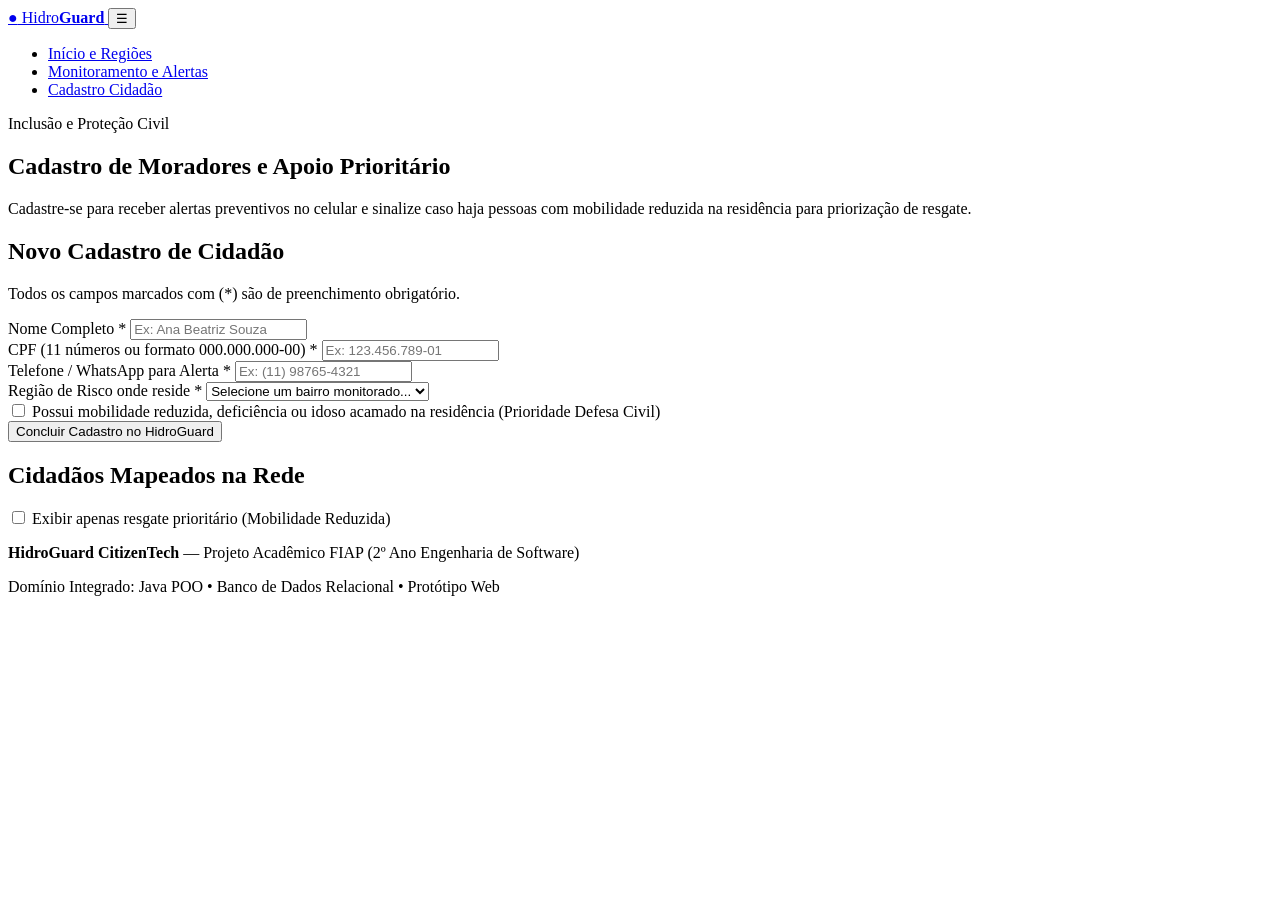
==== cadastro.html @ 7a5334d4 "Inclusão do cadatro.html" ====
<!DOCTYPE html>
<html lang="pt-BR">
<head>
    <meta charset="UTF-8">
    <meta name="viewport" content="width=device-width, initial-scale=1.0">
    <title>Cadastro Cidadão | HidroGuard CitizenTech</title>
    <link rel="stylesheet" href="style.css">
</head>
<body>
    <header class="cabecalho">
        <div class="container cabecalho-conteudo">
            <a href="index.html" class="logo" aria-label="Página inicial HidroGuard">
                <span class="logo-icone">&#9679;</span> Hidro<strong>Guard</strong>
            </a>
            <button id="btn-menu-mobile" class="btn-menu-mobile" aria-label="Abrir menu de navegação" aria-expanded="false">
                &#9776;
            </button>
            <nav id="nav-menu" class="navegacao" aria-label="Menu principal">
                <ul class="menu-lista">
                    <li><a href="index.html" class="menu-link">Início e Regiões</a></li>
                    <li><a href="monitoramento.html" class="menu-link">Monitoramento e Alertas</a></li>
                    <li><a href="cadastro.html" class="menu-link ativo">Cadastro Cidadão</a></li>
                </ul>
            </nav>
        </div>
    </header>

    <main>
        <section class="secao-topo">
            <div class="container">
                <span class="tag-destaque">Inclusão e Proteção Civil</span>
                <h1>Cadastro de Moradores e Apoio Prioritário</h1>
                <p>Cadastre-se para receber alertas preventivos no celular e sinalize caso haja pessoas com mobilidade reduzida na residência para priorização de resgate.</p>
            </div>
        </section>

        <section class="secao">
            <div class="container layout-duas-colunas">
                <article class="card card-formulario">
                    <h2>Novo Cadastro de Cidadão</h2>
                    <p class="texto-auxiliar">Todos os campos marcados com (*) são de preenchimento obrigatório.</p>

                    <div id="mensagem-geral-form" class="caixa-feedback oculto" role="alert" aria-live="polite"></div>

                    <form id="form-cidadao" novalidate>
                        <div class="grupo-campo">
                            <label for="nome-cidadao">Nome Completo *</label>
                            <input type="text" id="nome-cidadao" placeholder="Ex: Ana Beatriz Souza">
                            <span id="erro-nome" class="erro-campo"></span>
                        </div>

                        <div class="grupo-campo">
                            <label for="cpf-cidadao">CPF (11 números ou formato 000.000.000-00) *</label>
                            <input type="text" id="cpf-cidadao" placeholder="Ex: 123.456.789-01" maxlength="14">
                            <span id="erro-cpf" class="erro-campo"></span>
                        </div>

                        <div class="grupo-campo">
                            <label for="telefone-cidadao">Telefone / WhatsApp para Alerta *</label>
                            <input type="tel" id="telefone-cidadao" placeholder="Ex: (11) 98765-4321">
                            <span id="erro-telefone" class="erro-campo"></span>
                        </div>

                        <div class="grupo-campo">
                            <label for="regiao-cidadao">Região de Risco onde reside *</label>
                            <select id="regiao-cidadao">
                                <option value="">Selecione um bairro monitorado...</option>
                                <!-- Carregado dinamicamente pelo JS -->
                            </select>
                            <span id="erro-regiao" class="erro-campo"></span>
                        </div>

                        <div class="grupo-campo campo-checkbox">
                            <input type="checkbox" id="mobilidade-cidadao">
                            <label for="mobilidade-cidadao">
                                Possui mobilidade reduzida, deficiência ou idoso acamado na residência (Prioridade Defesa Civil)
                            </label>
                        </div>

                        <button type="submit" class="btn btn-primario btn-bloco">Concluir Cadastro no HidroGuard</button>
                    </form>
                </article>

                <section class="painel-cadastrados" aria-label="Lista de cidadãos cadastrados">
                    <div class="cabecalho-lista-cidadaos">
                        <h2>Cidadãos Mapeados na Rede</h2>
                        <div class="campo-checkbox filtro-check">
                            <input type="checkbox" id="filtro-prioritarios">
                            <label for="filtro-prioritarios">Exibir apenas resgate prioritário (Mobilidade Reduzida)</label>
                        </div>
                    </div>
                    <div id="lista-cidadaos-dom" class="lista-cidadaos">
                        <!-- Cidadãos renderizados via DOM pelo script.js -->
                    </div>
                </section>
            </div>
        </section>
    </main>

    <footer class="rodape">
        <div class="container rodape-conteudo">
            <p><strong>HidroGuard CitizenTech</strong> &mdash; Projeto Acadêmico FIAP (2º Ano Engenharia de Software)</p>
            <p>Domínio Integrado: Java POO &bull; Banco de Dados Relacional &bull; Protótipo Web</p>
        </div>
    </footer>

    <script src="script.js"></script>
</body>
</html>
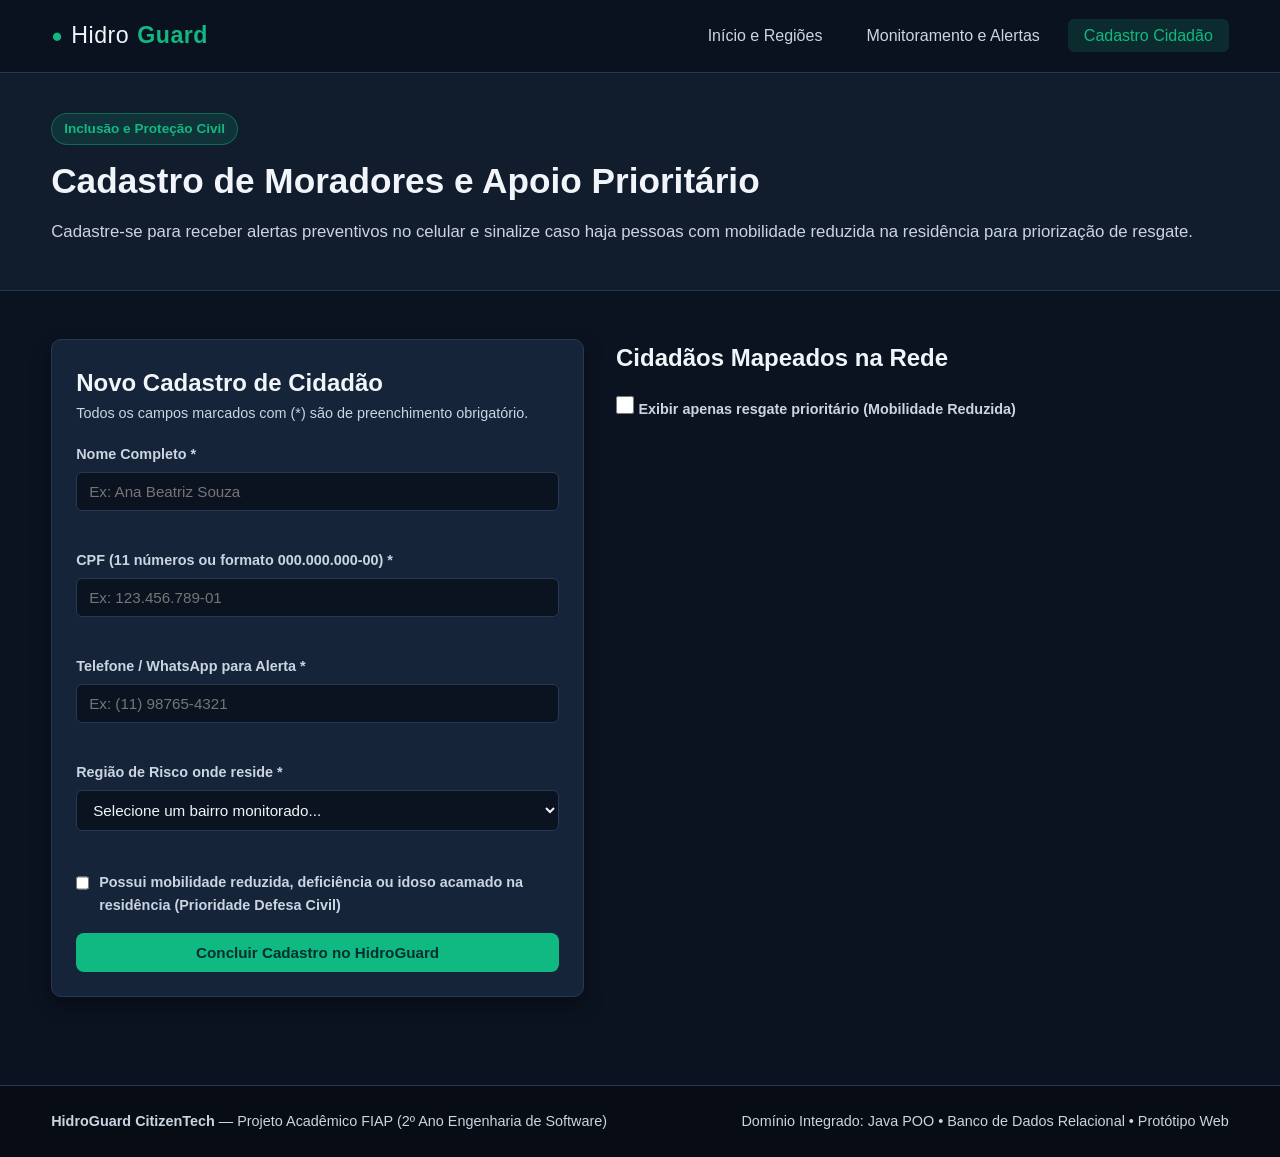
==== commit ee8df099: "Inclusão do style.css + leves inclusões de comentários" ====
--- a/cadastro.html
+++ b/cadastro.html
@@ -65,7 +65,7 @@
                             <label for="regiao-cidadao">Região de Risco onde reside *</label>
                             <select id="regiao-cidadao">
                                 <option value="">Selecione um bairro monitorado...</option>
-                                <!-- Carregado dinamicamente pelo JS -->
+                                <!-- Carregado dinamicamente -->
                             </select>
                             <span id="erro-regiao" class="erro-campo"></span>
                         </div>
@@ -90,7 +90,7 @@
                         </div>
                     </div>
                     <div id="lista-cidadaos-dom" class="lista-cidadaos">
-                        <!-- Cidadãos renderizados via DOM pelo script.js -->
+                        <!-- Cidadãos renderizados -->
                     </div>
                 </section>
             </div>
--- a/style.css
+++ b/style.css
@@ -0,0 +1,576 @@
+:root {
+    --cor-fundo: #0b1320;
+    --cor-fundo-secundario: #111c2d;
+    --cor-card: #16243a;
+    --cor-borda: #263854;
+    --cor-texto: #f1f5f9;
+    --cor-texto-suave: #cbd5e1;
+    --cor-primaria: #10b981;
+    --cor-primaria-hover: #059669;
+    --cor-emergencia: #ef4444;
+    --cor-alerta: #f59e0b;
+    --cor-atencao: #3b82f6;
+    --sombra-padrao: 0 8px 20px rgba(0, 0, 0, 0.35);
+    --raio-borda: 10px;
+}
+
+* {
+    margin: 0;
+    padding: 0;
+    box-sizing: border-box;
+}
+
+body {
+    font-family: 'Segoe UI', Roboto, Helvetica, Arial, sans-serif;
+    background-color: var(--cor-fundo);
+    color: var(--cor-texto);
+    line-height: 1.6;
+    display: flex;
+    flex-direction: column;
+    min-height: 100vh;
+}
+
+main {
+    flex: 1;
+}
+
+.container {
+    width: 92%;
+    max-width: 1180px;
+    margin: 0 auto;
+}
+
+/* ==================== CABEÇALHO E NAVEGAÇÃO ==================== */
+
+.cabecalho {
+    background-color: rgba(11, 19, 32, 0.96);
+    border-bottom: 1px solid var(--cor-borda);
+    position: sticky;
+    top: 0;
+    z-index: 100;
+}
+
+.cabecalho-conteudo {
+    display: flex;
+    align-items: center;
+    justify-content: space-between;
+    min-height: 72px;
+}
+
+.logo {
+    color: var(--cor-texto);
+    text-decoration: none;
+    font-size: 1.45rem;
+    letter-spacing: 0.5px;
+    display: flex;
+    align-items: center;
+    gap: 8px;
+}
+
+.logo-icone {
+    color: var(--cor-primaria);
+    font-size: 1.2rem;
+}
+
+.logo strong {
+    color: var(--cor-primaria);
+}
+
+.menu-lista {
+    list-style: none;
+    display: flex;
+    gap: 12px;
+}
+
+.menu-link {
+    color: var(--cor-texto-suave);
+    text-decoration: none;
+    padding: 8px 16px;
+    border-radius: 6px;
+    font-weight: 500;
+    transition: background-color 0.2s, color 0.2s;
+}
+
+.menu-link:hover,
+.menu-link.ativo {
+    background-color: rgba(16, 185, 129, 0.15);
+    color: var(--cor-primaria);
+}
+
+.btn-menu-mobile {
+    display: none;
+    background: transparent;
+    border: 1px solid var(--cor-borda);
+    color: var(--cor-texto);
+    font-size: 1.4rem;
+    padding: 6px 12px;
+    border-radius: 6px;
+    cursor: pointer;
+}
+
+/* ==================== HERO E SEÇÕES ==================== */
+
+.hero {
+    padding: 56px 0;
+    background: radial-gradient(circle at top right, #16304b 0%, var(--cor-fundo) 65%);
+    border-bottom: 1px solid var(--cor-borda);
+}
+
+.hero-grid {
+    display: grid;
+    grid-template-columns: 1.35fr 1fr;
+    gap: 36px;
+    align-items: center;
+}
+
+.tag-destaque {
+    display: inline-block;
+    background-color: rgba(16, 185, 129, 0.15);
+    color: var(--cor-primaria);
+    border: 1px solid rgba(16, 185, 129, 0.4);
+    padding: 4px 12px;
+    border-radius: 999px;
+    font-size: 0.85rem;
+    font-weight: 600;
+    margin-bottom: 14px;
+}
+
+.hero-texto h1,
+.secao-topo h1 {
+    font-size: 2.2rem;
+    line-height: 1.25;
+    margin-bottom: 16px;
+}
+
+.hero-texto p,
+.secao-topo p {
+    color: var(--cor-texto-suave);
+    font-size: 1.05rem;
+    margin-bottom: 24px;
+}
+
+.hero-botoes {
+    display: flex;
+    flex-wrap: wrap;
+    gap: 14px;
+}
+
+.hero-painel {
+    background-color: var(--cor-card);
+    border: 1px solid var(--cor-borda);
+    border-radius: var(--raio-borda);
+    padding: 24px;
+    box-shadow: var(--sombra-padrao);
+}
+
+.hero-painel h2 {
+    font-size: 1.2rem;
+    margin-bottom: 16px;
+    border-bottom: 1px solid var(--cor-borda);
+    padding-bottom: 10px;
+}
+
+.metricas-grid {
+    display: grid;
+    grid-template-columns: 1fr 1fr;
+    gap: 14px;
+}
+
+.metrica-item {
+    background-color: var(--cor-fundo-secundario);
+    border: 1px solid var(--cor-borda);
+    padding: 14px;
+    border-radius: 8px;
+}
+
+.metrica-valor {
+    font-size: 1.7rem;
+    font-weight: 700;
+    color: var(--cor-primaria);
+    display: block;
+}
+
+.metrica-rotulo {
+    font-size: 0.85rem;
+    color: var(--cor-texto-suave);
+}
+
+.secao {
+    padding: 48px 0;
+}
+
+.secao-escura {
+    background-color: var(--cor-fundo-secundario);
+    border-top: 1px solid var(--cor-borda);
+    border-bottom: 1px solid var(--cor-borda);
+}
+
+.secao-topo {
+    padding: 40px 0 20px;
+    border-bottom: 1px solid var(--cor-borda);
+    background-color: var(--cor-fundo-secundario);
+}
+
+.cabecalho-secao {
+    display: flex;
+    justify-content: space-between;
+    align-items: flex-end;
+    flex-wrap: wrap;
+    gap: 16px;
+    margin-bottom: 28px;
+}
+
+.cabecalho-secao h2 {
+    font-size: 1.6rem;
+    margin-bottom: 6px;
+}
+
+.cabecalho-secao p {
+    color: var(--cor-texto-suave);
+}
+
+/* ==================== BOTÕES E CARDS ==================== */
+
+.btn {
+    display: inline-block;
+    padding: 11px 20px;
+    border-radius: 8px;
+    font-weight: 600;
+    font-size: 0.95rem;
+    text-decoration: none;
+    cursor: pointer;
+    border: none;
+    transition: background-color 0.2s, transform 0.1s;
+}
+
+.btn:active {
+    transform: scale(0.99);
+}
+
+.btn-primario {
+    background-color: var(--cor-primaria);
+    color: #042f2e;
+}
+
+.btn-primario:hover {
+    background-color: var(--cor-primaria-hover);
+    color: #ffffff;
+}
+
+.btn-secundario {
+    background-color: transparent;
+    color: var(--cor-texto);
+    border: 1px solid var(--cor-borda);
+}
+
+.btn-secundario:hover {
+    background-color: var(--cor-card);
+    border-color: var(--cor-primaria);
+}
+
+.btn-bloco {
+    width: 100%;
+    text-align: center;
+}
+
+.cards-grid {
+    display: grid;
+    grid-template-columns: repeat(auto-fit, minmax(300px, 1fr));
+    gap: 22px;
+}
+
+.card {
+    background-color: var(--cor-card);
+    border: 1px solid var(--cor-borda);
+    border-radius: var(--raio-borda);
+    padding: 24px;
+    box-shadow: var(--sombra-padrao);
+}
+
+.card h3 {
+    font-size: 1.25rem;
+    margin-bottom: 10px;
+}
+
+.ods-badge {
+    display: inline-block;
+    background-color: var(--cor-primaria);
+    color: #042f2e;
+    font-weight: 700;
+    padding: 3px 10px;
+    border-radius: 6px;
+    font-size: 0.85rem;
+    margin-bottom: 12px;
+}
+
+/* ==================== FILTROS, SENSORES E ALERTAS ==================== */
+
+.painel-filtros {
+    background-color: var(--cor-card);
+    border: 1px solid var(--cor-borda);
+    border-radius: var(--raio-borda);
+    padding: 20px;
+    display: grid;
+    grid-template-columns: repeat(auto-fit, minmax(210px, 1fr));
+    gap: 16px;
+    align-items: end;
+    margin-bottom: 28px;
+}
+
+.campo-filtro-inline {
+    display: flex;
+    flex-direction: column;
+    gap: 6px;
+    min-width: 260px;
+}
+
+.grupo-campo {
+    display: flex;
+    flex-direction: column;
+    gap: 6px;
+    margin-bottom: 14px;
+}
+
+.painel-filtros .grupo-campo {
+    margin-bottom: 0;
+}
+
+label {
+    font-size: 0.9rem;
+    font-weight: 600;
+    color: var(--cor-texto-suave);
+}
+
+input[type="text"],
+input[type="tel"],
+select {
+    background-color: var(--cor-fundo);
+    border: 1px solid var(--cor-borda);
+    color: var(--cor-texto);
+    padding: 10px 12px;
+    border-radius: 6px;
+    font-size: 0.95rem;
+}
+
+input:focus,
+select:focus {
+    outline: 2px solid var(--cor-primaria);
+    border-color: transparent;
+}
+
+.barra-status-resultados {
+    margin-bottom: 16px;
+}
+
+.lista-alertas {
+    display: flex;
+    flex-direction: column;
+    gap: 16px;
+}
+
+.alerta-item {
+    background-color: var(--cor-card);
+    border: 1px solid var(--cor-borda);
+    border-left: 6px solid var(--cor-atencao);
+    border-radius: var(--raio-borda);
+    padding: 20px;
+    display: flex;
+    flex-direction: column;
+    gap: 10px;
+}
+
+.alerta-item.gravidade-EMERGENCIA {
+    border-left-color: var(--cor-emergencia);
+}
+
+.alerta-item.gravidade-ALERTA {
+    border-left-color: var(--cor-alerta);
+}
+
+.alerta-cabecalho {
+    display: flex;
+    justify-content: space-between;
+    align-items: center;
+    flex-wrap: wrap;
+    gap: 10px;
+}
+
+.badge-gravidade {
+    padding: 4px 10px;
+    border-radius: 6px;
+    font-size: 0.8rem;
+    font-weight: 700;
+    text-transform: uppercase;
+}
+
+.badge-EMERGENCIA {
+    background-color: rgba(239, 68, 68, 0.2);
+    color: #fca5a5;
+    border: 1px solid var(--cor-emergencia);
+}
+
+.badge-ALERTA {
+    background-color: rgba(245, 158, 11, 0.2);
+    color: #fcd34d;
+    border: 1px solid var(--cor-alerta);
+}
+
+.badge-ATENCAO {
+    background-color: rgba(59, 130, 246, 0.2);
+    color: #93c5fd;
+    border: 1px solid var(--cor-atencao);
+}
+
+.barra-progresso-fundo {
+    width: 100%;
+    height: 10px;
+    background-color: var(--cor-fundo);
+    border-radius: 999px;
+    overflow: hidden;
+    margin: 10px 0;
+}
+
+.barra-progresso-preenchimento {
+    height: 100%;
+    background-color: var(--cor-primaria);
+    transition: width 0.3s ease;
+}
+
+/* ==================== FORMULÁRIO E CIDADÃOS ==================== */
+
+.layout-duas-colunas {
+    display: grid;
+    grid-template-columns: 1fr 1.15fr;
+    gap: 32px;
+    align-items: start;
+}
+
+.texto-auxiliar {
+    color: var(--cor-texto-suave);
+    font-size: 0.9rem;
+    margin-bottom: 18px;
+}
+
+.campo-checkbox {
+    flex-direction: row;
+    align-items: flex-start;
+    gap: 10px;
+    margin: 16px 0;
+}
+
+.campo-checkbox input[type="checkbox"] {
+    width: 18px;
+    height: 18px;
+    margin-top: 3px;
+    accent-color: var(--cor-primaria);
+}
+
+.erro-campo {
+    color: #fca5a5;
+    font-size: 0.84rem;
+    min-height: 18px;
+}
+
+.input-invalido {
+    border-color: var(--cor-emergencia) !important;
+}
+
+.caixa-feedback {
+    padding: 12px 16px;
+    border-radius: 8px;
+    margin-bottom: 18px;
+    font-weight: 600;
+}
+
+.caixa-feedback.sucesso {
+    background-color: rgba(16, 185, 129, 0.2);
+    border: 1px solid var(--cor-primaria);
+    color: #6ee7b7;
+}
+
+.caixa-feedback.erro {
+    background-color: rgba(239, 68, 68, 0.2);
+    border: 1px solid var(--cor-emergencia);
+    color: #fca5a5;
+}
+
+.oculto {
+    display: none;
+}
+
+.lista-cidadaos {
+    display: flex;
+    flex-direction: column;
+    gap: 14px;
+}
+
+.cidadao-card {
+    background-color: var(--cor-card);
+    border: 1px solid var(--cor-borda);
+    border-radius: 8px;
+    padding: 16px;
+}
+
+.badge-prioritario {
+    display: inline-block;
+    background-color: rgba(239, 68, 68, 0.2);
+    color: #fca5a5;
+    border: 1px solid var(--cor-emergencia);
+    padding: 2px 8px;
+    border-radius: 4px;
+    font-size: 0.78rem;
+    font-weight: 700;
+}
+
+/* ==================== RODAPÉ E RESPONSIVIDADE ==================== */
+
+.rodape {
+    background-color: #070c15;
+    border-top: 1px solid var(--cor-borda);
+    padding: 24px 0;
+    margin-top: 40px;
+}
+
+.rodape-conteudo {
+    display: flex;
+    justify-content: space-between;
+    flex-wrap: wrap;
+    gap: 12px;
+    color: var(--cor-texto-suave);
+    font-size: 0.9rem;
+}
+
+@media (max-width: 820px) {
+    .hero-grid,
+    .layout-duas-colunas {
+        grid-template-columns: 1fr;
+    }
+
+    .btn-menu-mobile {
+        display: block;
+    }
+
+    .navegacao {
+        display: none;
+        width: 100%;
+        padding: 12px 0;
+    }
+
+    .navegacao.aberto {
+        display: block;
+    }
+
+    .cabecalho-conteudo {
+        flex-wrap: wrap;
+        padding: 12px 0;
+    }
+
+    .menu-lista {
+        flex-direction: column;
+        gap: 6px;
+    }
+
+    .menu-link {
+        display: block;
+    }
+}
